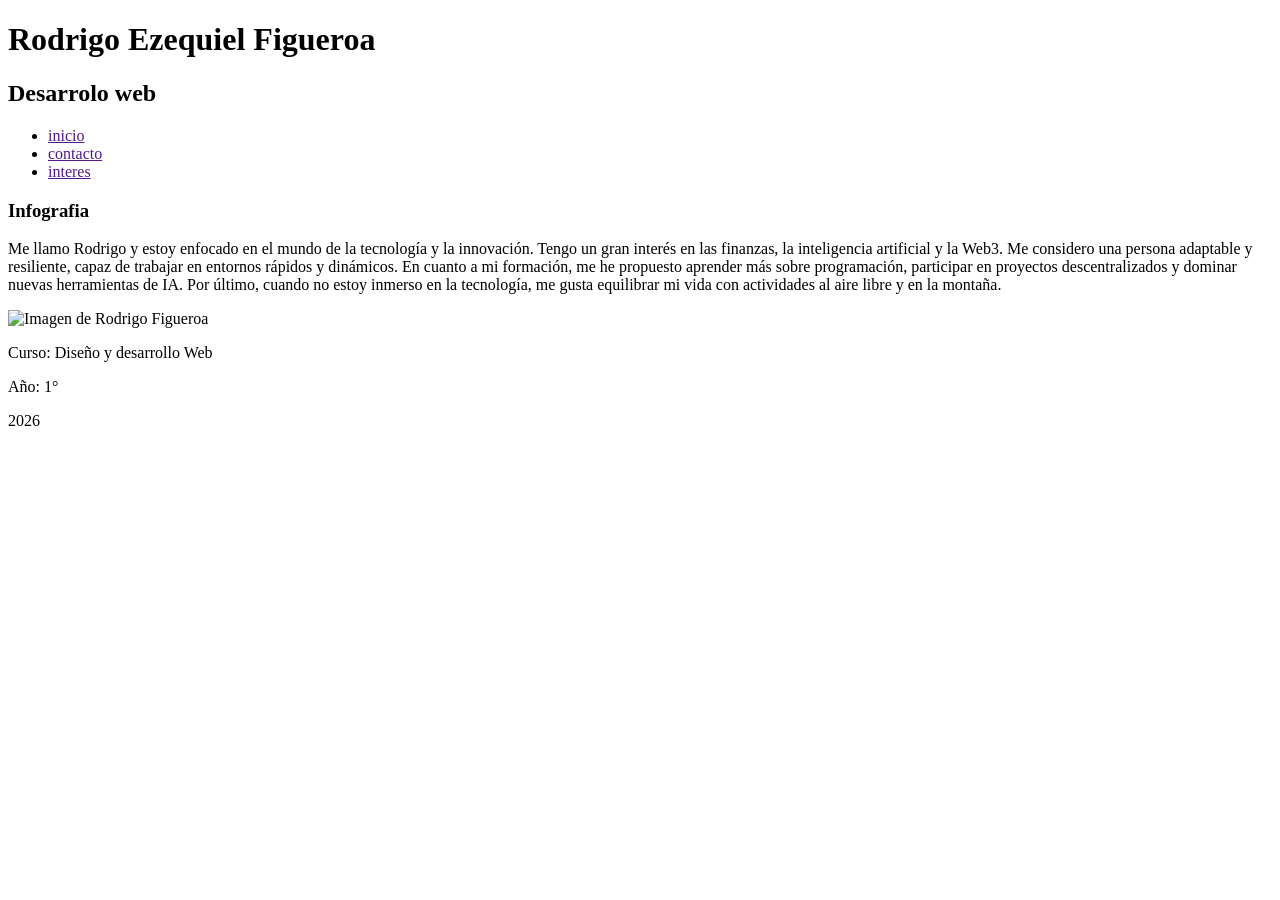
==== index.html @ 8b59c0e4 "trabajo primer clase" ====
<!DOCTYPE html>
<html lang="en">
<head>
    <meta charset="UTF-8">
    <meta name="viewport" content="width=device-width, initial-scale=1.0">
    <title>Rodrigo Ezequiel Figueroa</title>
</head>
<body>
    <header>
        <h1>Rodrigo Ezequiel Figueroa</h1>
            <h2>Desarrolo web</h2>
        <nav>
            <ul>
                <li>
                    <a href="">inicio</a>
                </li>
                <li>
                   <a href="">contacto</a> 
                </li>
                <li>
                    <a href="">interes</a>
                </li>
            </ul>
        </nav>
    </header>
    <main>
        <h3>Infografia</h3>
            <section>
                <p>Me llamo Rodrigo y estoy enfocado en el mundo de la tecnología y la innovación.

                    Tengo un gran interés en las finanzas, la inteligencia artificial y la Web3. Me considero una persona adaptable y resiliente, capaz de trabajar en entornos rápidos y dinámicos.

                    En cuanto a mi formación, me he propuesto aprender más sobre programación, participar en proyectos descentralizados y dominar nuevas herramientas de IA.

                    Por último, cuando no estoy inmerso en la tecnología, me gusta equilibrar mi vida con actividades al aire libre y en la montaña.
                </p>
                <img src="/Trabajo individual/img/img1.png" alt="Imagen de Rodrigo Figueroa">
            </section>
    </main>
    <footer>
        <section>
            <p>Curso: Diseño y desarrollo Web</p>
            <p>Año: 1°</p>
            <p>2026</p>
        </section>
    </footer>
    
</body>
</html>
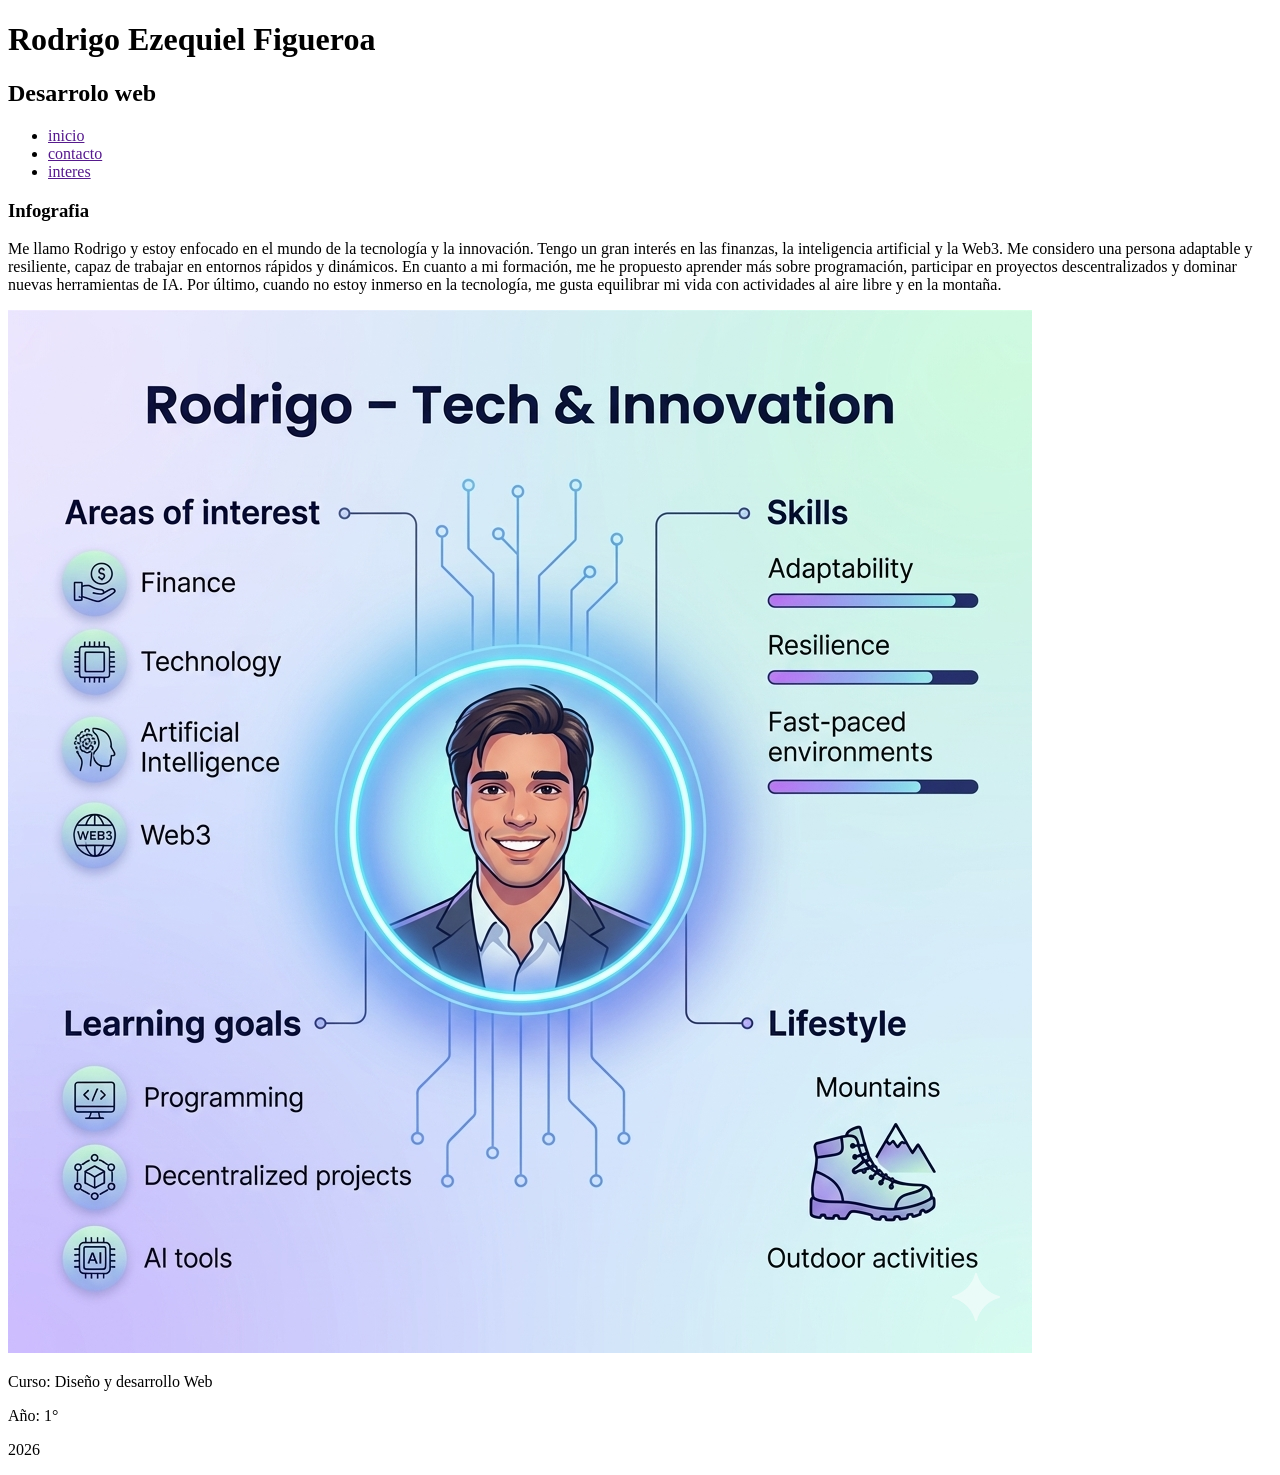
==== commit 266366ff: "fixing image" ====
--- a/index.html
+++ b/index.html
@@ -34,7 +34,7 @@
 
                     Por último, cuando no estoy inmerso en la tecnología, me gusta equilibrar mi vida con actividades al aire libre y en la montaña.
                 </p>
-                <img src="/Trabajo individual/img/img1.png" alt="Imagen de Rodrigo Figueroa">
+                <img src="./img/img1.png" alt="Imagen de Rodrigo Figueroa">
             </section>
     </main>
     <footer>
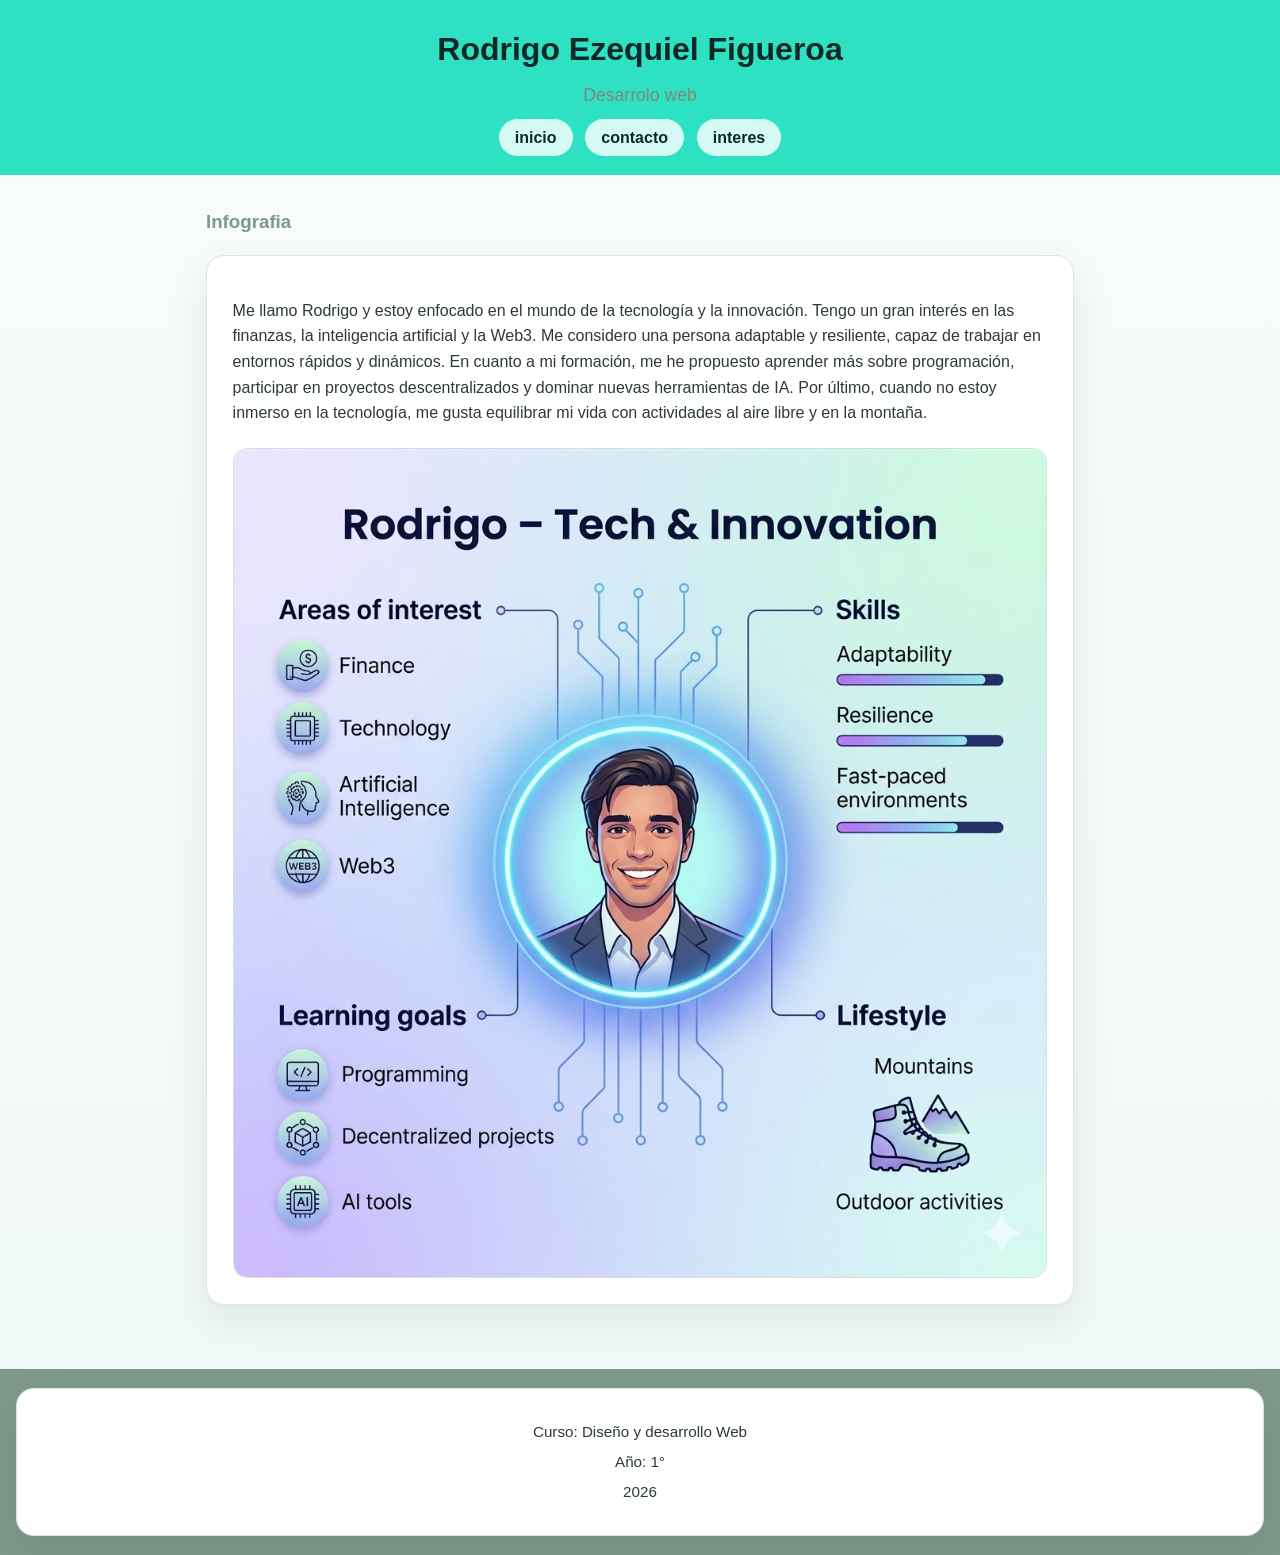
==== commit db2cd5cd: "Add files via upload changes" ====
--- a/index.html
+++ b/index.html
@@ -4,6 +4,7 @@
     <meta charset="UTF-8">
     <meta name="viewport" content="width=device-width, initial-scale=1.0">
     <title>Rodrigo Ezequiel Figueroa</title>
+    <link rel="stylesheet" href="styles.css">
 </head>
 <body>
     <header>
@@ -12,13 +13,13 @@
         <nav>
             <ul>
                 <li>
-                    <a href="">inicio</a>
+                    <a href="index.html">inicio</a>
                 </li>
                 <li>
-                   <a href="">contacto</a> 
+                   <a href="contacto.html">contacto</a> 
                 </li>
                 <li>
-                    <a href="">interes</a>
+                    <a href="intereses.html">interes</a>
                 </li>
             </ul>
         </nav>
@@ -34,8 +35,7 @@
 
                     Por último, cuando no estoy inmerso en la tecnología, me gusta equilibrar mi vida con actividades al aire libre y en la montaña.
                 </p>
-                <img src="./img/img1.png" alt="Imagen de Rodrigo Figueroa">
-            </section>
+<img src="img/img1.png" alt="Imagen de Rodrigo Figueroa">            </section>
     </main>
     <footer>
         <section>
--- a/styles.css
+++ b/styles.css
@@ -0,0 +1,117 @@
+:root {
+    --bg: #eff8f7;
+    --surface: #ffffff;
+    --primary: #2DE1C2;
+    --secondary: #6AD5CB;
+    --accent: #7FBEAB;
+    --muted: #7E998A;
+    --dark: #85877C;
+    --text: #1f3330;
+}
+
+* {
+    box-sizing: border-box;
+}
+
+html, body {
+    margin: 0;
+    padding: 0;
+    min-height: 100%;
+}
+
+body {
+    font-family: 'Segoe UI', Tahoma, Geneva, Verdana, sans-serif;
+    background: linear-gradient(180deg, #f8fbfa 0%, #eff8f7 100%);
+    color: var(--text);
+    line-height: 1.6;
+}
+
+header {
+    background: var(--primary);
+    color: #102825;
+    padding: 1.5rem 1rem;
+    text-align: center;
+}
+
+header h1 {
+    margin: 0;
+    font-size: 2rem;
+}
+
+header h2 {
+    margin: 0.35rem 0 1rem;
+    font-size: 1.1rem;
+    font-weight: 400;
+    color: var(--dark);
+}
+
+nav ul {
+    margin: 0;
+    padding: 0;
+    list-style: none;
+    display: flex;
+    justify-content: center;
+    flex-wrap: wrap;
+    gap: 0.8rem;
+}
+
+nav a {
+    color: #102825;
+    text-decoration: none;
+    padding: 0.6rem 1rem;
+    border-radius: 999px;
+    background: rgba(255, 255, 255, 0.8);
+    font-weight: 600;
+    transition: transform 0.2s ease, background 0.2s ease;
+}
+
+nav a:hover {
+    background: rgba(255, 255, 255, 1);
+    transform: translateY(-1px);
+}
+
+main {
+    max-width: 900px;
+    margin: 2rem auto;
+    padding: 0 1rem 2rem;
+}
+
+section {
+    background: var(--surface);
+    border: 1px solid rgba(126, 153, 138, 0.25);
+    border-radius: 18px;
+    padding: 1.6rem;
+    box-shadow: 0 16px 40px rgba(17, 28, 24, 0.08);
+}
+
+h3 {
+    margin-top: 0;
+    color: var(--muted);
+}
+
+p {
+    margin: 1rem 0;
+    color: #2c3b37;
+}
+
+img {
+    max-width: 100%;
+    height: auto;
+    display: block;
+    margin: 1.4rem auto 0;
+    border-radius: 14px;
+    border: 1px solid rgba(126, 153, 138, 0.3);
+}
+
+footer {
+    background: var(--muted);
+    color: #f4f7f5;
+    text-align: center;
+    padding: 1.2rem 1rem;
+    margin-top: 1rem;
+}
+
+footer p {
+    margin: 0.35rem 0;
+    font-size: 0.95rem;
+}
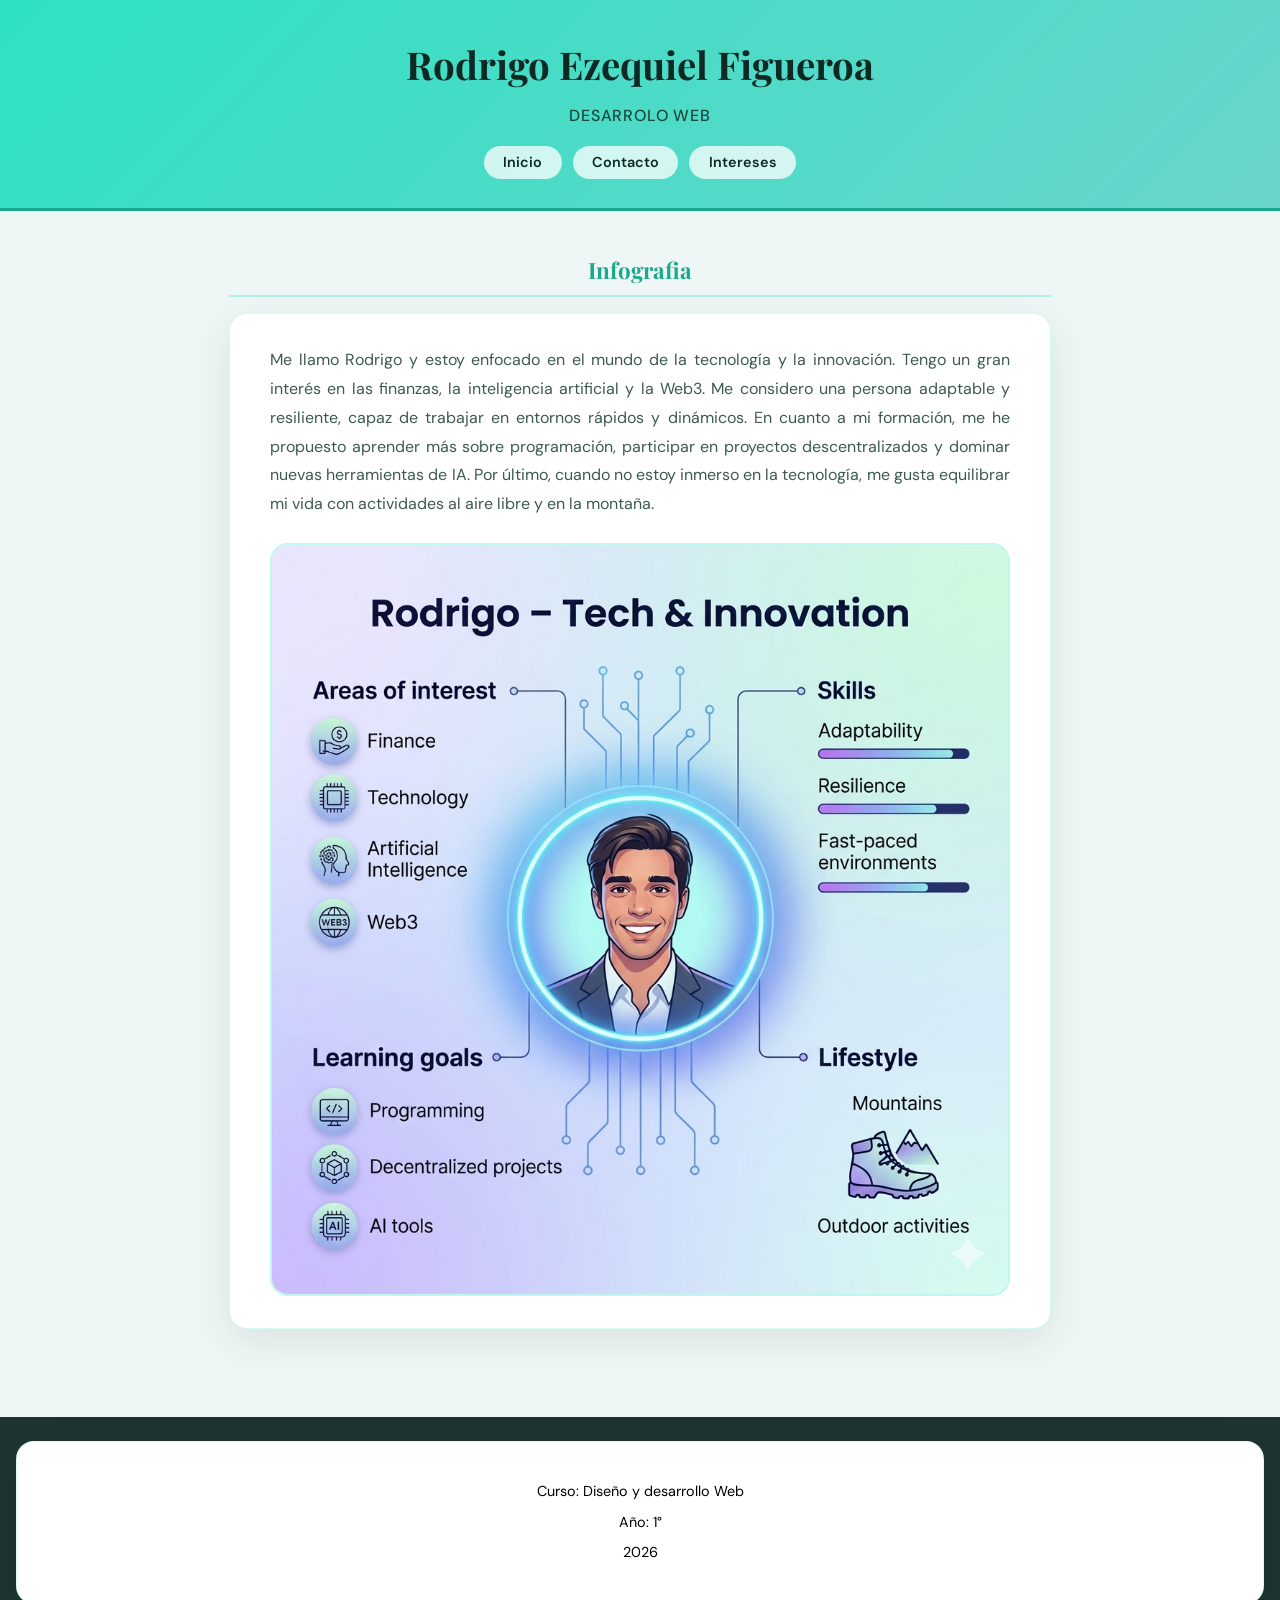
==== commit 2c0c59c4: "Add files via upload añadido texto faltante en contacto e interes." ====
--- a/index.html
+++ b/index.html
@@ -13,13 +13,13 @@
         <nav>
             <ul>
                 <li>
-                    <a href="index.html">inicio</a>
+                    <a href="index.html">Inicio</a>
                 </li>
                 <li>
-                   <a href="contacto.html">contacto</a> 
+                   <a href="contacto.html">Contacto</a> 
                 </li>
                 <li>
-                    <a href="intereses.html">interes</a>
+                    <a href="intereses.html">Intereses</a>
                 </li>
             </ul>
         </nav>
--- a/styles.css
+++ b/styles.css
@@ -1,117 +1,210 @@
+@import url('https://fonts.googleapis.com/css2?family=Playfair+Display:wght@600;700&family=DM+Sans:wght@400;500;600&display=swap');
+
+/* Variables globales para colores, fuentes y otros valores reutilizables */
 :root {
-    --bg: #eff8f7;
-    --surface: #ffffff;
-    --primary: #2DE1C2;
-    --secondary: #6AD5CB;
-    --accent: #7FBEAB;
-    --muted: #7E998A;
-    --dark: #85877C;
-    --text: #1f3330;
-}
-
-* {
+    --bg: #eef7f5; /* Color de fondo de la página */
+    --surface: #ffffff; /* Color de fondo de secciones */
+    --primary: #2DE1C2; /* Color primario para botones y acentos */
+    --secondary: #6AD5CB; /* Color secundario para gradientes */
+    --accent: #1aa98c; /* Color de acento para títulos y bordes */
+    --muted: #5a7a6d; /* Color muted para bordes */
+    --dark: #1f3330; /* Color oscuro para footer */
+    --text: #1f3330; /* Color de texto principal */
+    --text-soft: #3d5a52; /* Color de texto suave */
+    --shadow: 0 12px 40px rgba(17, 45, 38, 0.10); /* Sombra para secciones */
+    --radius: 18px; /* Radio de borde para esquinas redondeadas */
+    --title-font: 'Playfair Display', Georgia, serif; /* Fuente para títulos */
+    --body-font: 'DM Sans', 'Segoe UI', sans-serif; /* Fuente para texto del cuerpo */
+}
+
+/* Reset básico para consistencia en todos los navegadores.
+   Selecciona todos los elementos (*) y sus pseudo-elementos (::before, ::after).
+   Aplica box-sizing: border-box (ancho/alto incluye padding y borde) y resetea margin/padding a 0 para eliminar estilos predeterminados inconsistentes. */
+*, *::before, *::after {
     box-sizing: border-box;
-}
-
-html, body {
     margin: 0;
     padding: 0;
-    min-height: 100%;
-}
-
+}
+
+/* Estilos del cuerpo de la página */
 body {
-    font-family: 'Segoe UI', Tahoma, Geneva, Verdana, sans-serif;
-    background: linear-gradient(180deg, #f8fbfa 0%, #eff8f7 100%);
+    font-family: var(--body-font);
+    font-size: 1rem;
+    line-height: 1.7;
     color: var(--text);
-    line-height: 1.6;
-}
-
+    background-color: var(--bg);
+    min-height: 100vh;
+}
+
+/* Estilos del header */
 header {
-    background: var(--primary);
-    color: #102825;
-    padding: 1.5rem 1rem;
-    text-align: center;
+    background: linear-gradient(135deg, var(--primary) 0%, var(--secondary) 100%);
+    padding: 2rem 1.5rem;
+    text-align: center;
+    border-bottom: 3px solid var(--accent);
 }
 
 header h1 {
-    margin: 0;
-    font-size: 2rem;
+    font-family: var(--title-font);
+    font-size: 2.4rem;
+    color: #0e2924;
+    margin-bottom: 0.3rem;
 }
 
 header h2 {
-    margin: 0.35rem 0 1rem;
-    font-size: 1.1rem;
-    font-weight: 400;
-    color: var(--dark);
-}
-
+    font-size: 1rem;
+    font-weight: 500;
+    color: #1d4a40;
+    margin-bottom: 1.2rem;
+    text-transform: uppercase;
+    letter-spacing: 0.05em;
+}
+
+/* Estilos de navegación */
 nav ul {
-    margin: 0;
-    padding: 0;
     list-style: none;
     display: flex;
     justify-content: center;
     flex-wrap: wrap;
-    gap: 0.8rem;
+    gap: 0.7rem;
 }
 
 nav a {
-    color: #102825;
+    font-size: 0.9rem;
+    font-weight: 600;
+    color: #0e2924;
     text-decoration: none;
-    padding: 0.6rem 1rem;
+    padding: 0.45rem 1.2rem;
     border-radius: 999px;
-    background: rgba(255, 255, 255, 0.8);
-    font-weight: 600;
-    transition: transform 0.2s ease, background 0.2s ease;
+    background: rgba(255, 255, 255, 0.75);
+    transition: background 0.2s ease, transform 0.2s ease;
 }
 
 nav a:hover {
-    background: rgba(255, 255, 255, 1);
-    transform: translateY(-1px);
-}
-
+    background: #ffffff;
+    transform: translateY(-2px);
+}
+
+/* Estilos del contenido principal */
 main {
-    max-width: 900px;
-    margin: 2rem auto;
-    padding: 0 1rem 2rem;
-}
-
+    max-width: 860px;
+    margin: 2.5rem auto;
+    padding: 0 1.2rem 3rem;
+}
+
+/* Estilos para títulos principales (h3) */
+h3 {
+    font-family: var(--title-font);
+    font-size: 1.4rem;
+    color: var(--accent);
+    margin-bottom: 1rem;
+    padding-bottom: 0.4rem;
+    border-bottom: 2px solid rgba(45, 225, 194, 0.3);
+    text-align: center;
+}
+
+/* Estilos para secciones de contenido */
 section {
     background: var(--surface);
-    border: 1px solid rgba(126, 153, 138, 0.25);
-    border-radius: 18px;
-    padding: 1.6rem;
-    box-shadow: 0 16px 40px rgba(17, 28, 24, 0.08);
-}
-
-h3 {
-    margin-top: 0;
-    color: var(--muted);
-}
-
+    border: 1px solid rgba(45, 225, 194, 0.2);
+    border-radius: var(--radius);
+    padding: 2rem 2.5rem;
+    box-shadow: var(--shadow);
+}
+
+/* Estilos para párrafos */
 p {
-    margin: 1rem 0;
-    color: #2c3b37;
-}
-
+    font-size: 1rem;
+    color: var(--text-soft);
+    line-height: 1.8;
+    margin-bottom: 0.8rem;
+    text-align: justify;
+}
+
+/* Estilos para imágenes */
 img {
+    display: block;
     max-width: 100%;
     height: auto;
-    display: block;
-    margin: 1.4rem auto 0;
-    border-radius: 14px;
-    border: 1px solid rgba(126, 153, 138, 0.3);
-}
-
+    margin: 1.5rem auto 0;
+    border-radius: var(--radius);
+    border: 2px solid rgba(45, 225, 194, 0.3);
+}
+
+/* Estilos del footer */
 footer {
-    background: var(--muted);
-    color: #f4f7f5;
-    text-align: center;
-    padding: 1.2rem 1rem;
+    background: var(--dark);
+    color: rgba(255, 255, 255, 0.7);
+    text-align: center;
+    padding: 1.5rem 1rem;
     margin-top: 1rem;
 }
 
-footer p {
-    margin: 0.35rem 0;
-    font-size: 0.95rem;
-}
+footer section p {
+    font-size: 0.9rem;
+    color: black;
+    margin: 0.3rem 0;
+    text-align: center;
+}
+
+/* Media queries para responsividad en dispositivos móviles */
+@media (max-width: 600px) {
+    header h1 { font-size: 1.8rem; }
+    section   { padding: 1.2rem; }
+    main      { margin: 1.5rem auto; }
+}
+
+/* Estilos para el formulario de contacto */
+form {
+    display: flex;
+    flex-direction: column;
+    gap: 1rem;
+}
+
+label {
+    font-weight: 500;
+    color: var(--text);
+}
+
+input, textarea {
+    width: 100%;
+    padding: 0.75rem;
+    border: 1px solid rgba(45, 225, 194, 0.3);
+    border-radius: 8px;
+    font-family: inherit;
+    font-size: 1rem;
+    box-sizing: border-box;
+    transition: border-color 0.2s ease;
+}
+
+input:focus, textarea:focus {
+    outline: none;
+    border-color: var(--primary);
+}
+
+button {
+    background: var(--primary);
+    color: white;
+    padding: 0.75rem 1.5rem;
+    border: none;
+    border-radius: 8px;
+    font-size: 1rem;
+    font-weight: 500;
+    cursor: pointer;
+    transition: background 0.2s ease;
+    align-self: flex-start;
+}
+
+button:hover {
+    background: var(--accent);
+}
+
+/* Estilos para subtítulos (h4) */
+h4 {
+    font-family: var(--title-font);
+    font-size: 1.2rem;
+    color: var(--text);
+    margin-top: 1.5rem;
+    margin-bottom: 0.5rem;
+    text-align: center;
+}
